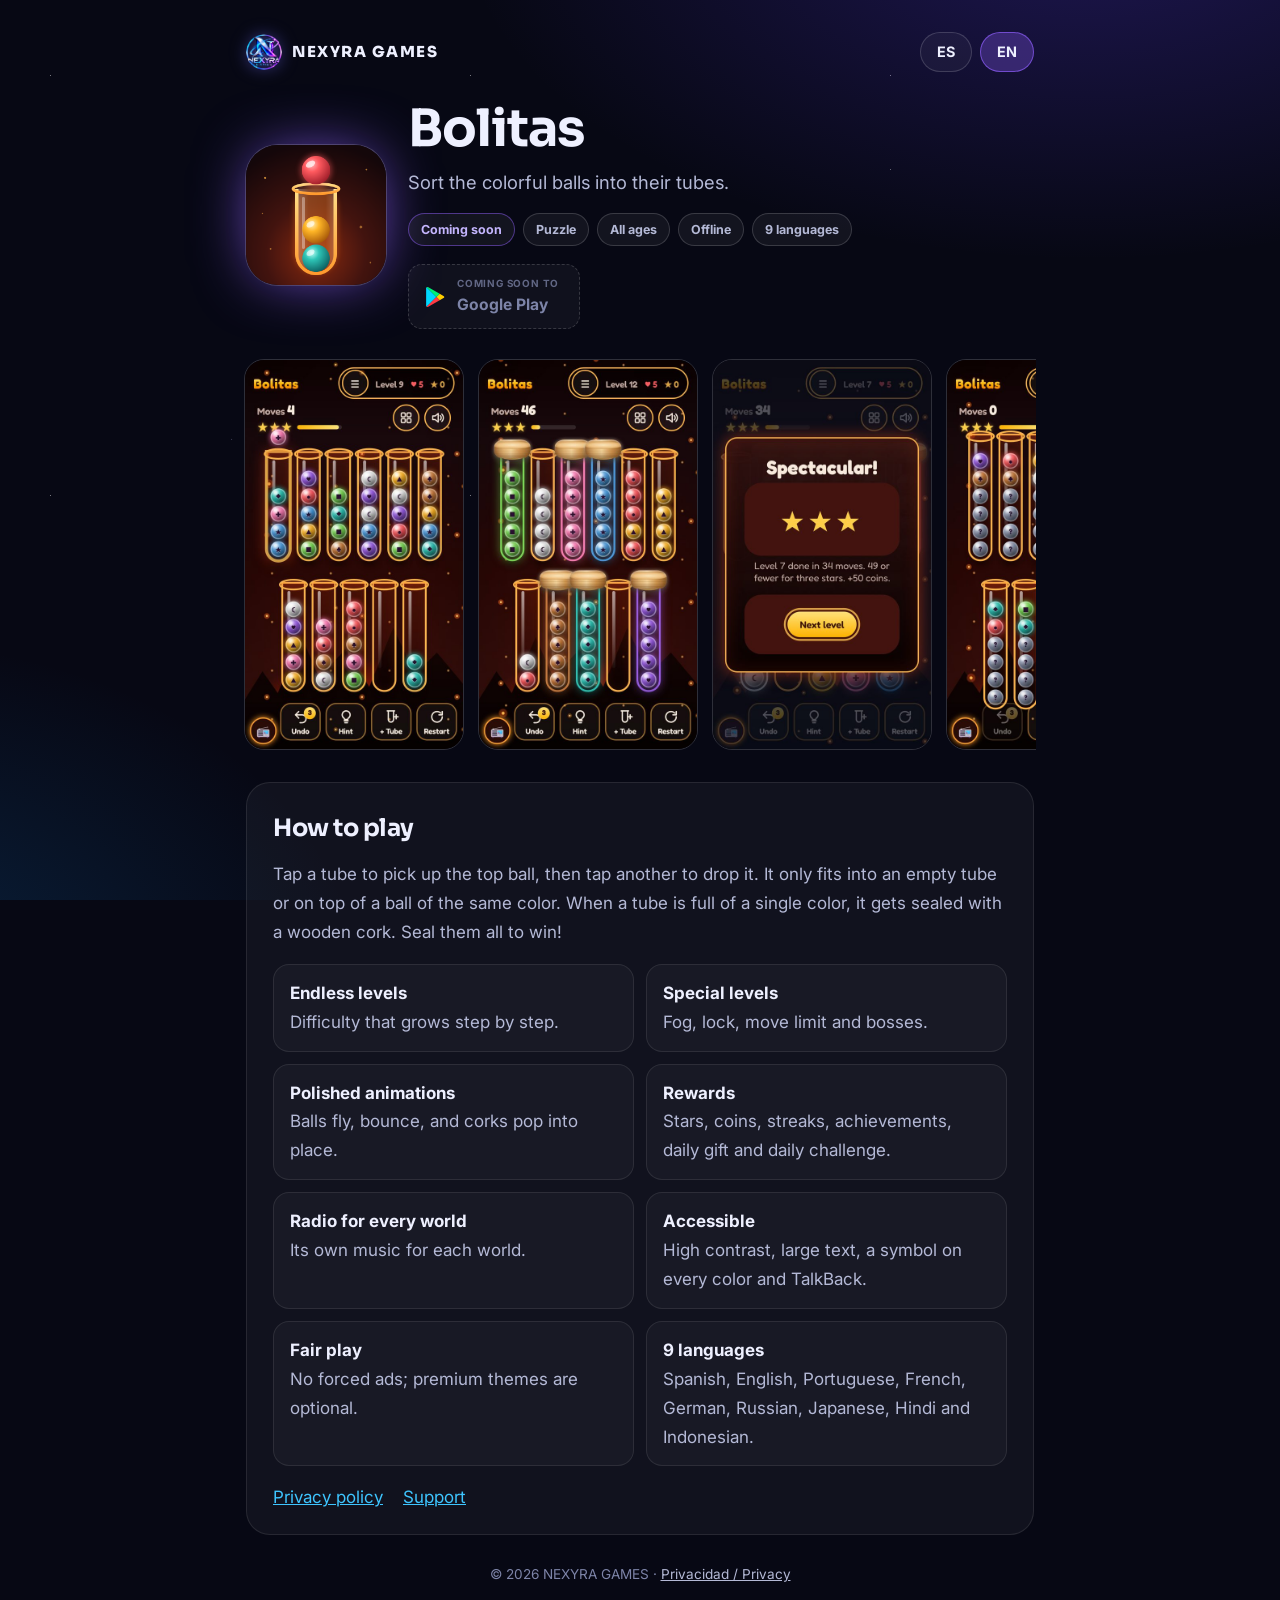
==== bolitas/index.html @ 45a03b02 "Rediseña la web para todos los públicos y añade Bolitas - Nuevo estilo oscuro y cósmico con los colo" ====
<!doctype html>
<html lang="es">
<head>
<meta charset="utf-8">
<meta name="viewport" content="width=device-width, initial-scale=1">
<title>Bolitas · Puzle de ordenar colores · NEXYRA GAMES</title>
<meta name="description" content="Bolitas: ordena las bolitas de colores en sus tubos. Puzle relajante para todas las edades, sin anuncios forzados y sin conexión. Bolitas: a relaxing color ball sort puzzle for all ages.">
<meta name="theme-color" content="#070814">
<link rel="icon" href="../assets/img/bolitas-cover.png">
<meta property="og:title" content="Bolitas · NEXYRA GAMES">
<meta property="og:description" content="Ordena las bolitas de colores en sus tubos. Sort the colorful balls into their tubes.">
<meta property="og:image" content="../assets/img/bolitas-cover.png">
<link rel="preconnect" href="https://fonts.googleapis.com">
<link rel="preconnect" href="https://fonts.gstatic.com" crossorigin>
<link href="https://fonts.googleapis.com/css2?family=Inter:wght@400..800&family=Sora:wght@600..800&display=swap" rel="stylesheet">
<link rel="stylesheet" href="../css/page.css">
<script>
  // Idioma: ?lang=es|en, si no el del navegador (español si empieza por "es"; si no, inglés)
  (function () {
    var q = new URLSearchParams(location.search).get("lang");
    var l = q === "es" || q === "en" ? q : (/^es/i.test(navigator.language || "es") ? "es" : "en");
    document.documentElement.lang = l;
  })();
</script>
</head>
<body>
<main>
  <div class="topbar">
    <a class="brand" href="../"><img src="../assets/img/nexyra-emblem.png" alt="">NEXYRA GAMES</a>
    <nav class="langs" style="margin:0"><button type="button" data-set="es">ES</button><button type="button" data-set="en">EN</button></nav>
  </div>

  <div class="game-hero">
    <img class="icon" src="../assets/img/bolitas-cover.png" alt="Bolitas" width="140" height="140">
    <div>
      <h1>Bolitas</h1>
      <p class="tagline" data-l="es">Ordena las bolitas de colores en sus tubos.</p>
      <p class="tagline" data-l="en">Sort the colorful balls into their tubes.</p>
      <div class="badges">
        <span class="badge soon" data-l="es">Próximamente</span><span class="badge soon" data-l="en">Coming soon</span>
        <span class="badge" data-l="es">Puzle</span><span class="badge" data-l="en">Puzzle</span>
        <span class="badge" data-l="es">Para todas las edades</span><span class="badge" data-l="en">All ages</span>
        <span class="badge" data-l="es">Sin conexión</span><span class="badge" data-l="en">Offline</span>
        <span class="badge" data-l="es">9 idiomas</span><span class="badge" data-l="en">9 languages</span>
      </div>
      <!-- Al publicar: cambia href por el enlace de Google Play y añade la clase "live" -->
      <a class="play" aria-disabled="true">
        <svg viewBox="0 0 24 24" aria-hidden="true"><path fill="#00d7fe" d="M3.6 2.3 13.4 12l-9.8 9.7c-.3-.2-.5-.6-.5-1.1V3.4c0-.5.2-.9.5-1.1Z"/><path fill="#ffce00" d="m16.7 15.3-3.3-3.3 3.3-3.3 3.8 2.2c1 .6 1 1.6 0 2.2l-3.8 2.2Z"/><path fill="#ff3a44" d="M16.7 15.3 13.4 12l-9.8 9.7c.4.4 1 .4 1.7 0l11.4-6.4Z"/><path fill="#00f076" d="M16.7 8.7 5.3 2.3c-.7-.4-1.3-.4-1.7 0l9.8 9.7 3.3-3.3Z"/></svg>
        <span><small data-l="es">Muy pronto en</small><small data-l="en">Coming soon to</small><b>Google Play</b></span>
      </a>
    </div>
  </div>

  <div class="shots" data-l="es">
    <img src="../assets/img/bolitas/es-1-juego.jpg" alt="Partida con una bolita levantada" loading="lazy">
    <img src="../assets/img/bolitas/es-2-tapones.jpg" alt="Tubos completos sellados con tapones" loading="lazy">
    <img src="../assets/img/bolitas/es-3-victoria.jpg" alt="Victoria con tres estrellas" loading="lazy">
    <img src="../assets/img/bolitas/es-4-niebla.jpg" alt="Nivel especial con niebla" loading="lazy">
    <img src="../assets/img/bolitas/es-5-tienda.jpg" alt="Tienda de temas visuales" loading="lazy">
  </div>
  <div class="shots" data-l="en">
    <img src="../assets/img/bolitas/en-1-juego.jpg" alt="A game with a ball lifted" loading="lazy">
    <img src="../assets/img/bolitas/en-2-tapones.jpg" alt="Full tubes sealed with corks" loading="lazy">
    <img src="../assets/img/bolitas/en-3-victoria.jpg" alt="Win with three stars" loading="lazy">
    <img src="../assets/img/bolitas/en-4-niebla.jpg" alt="Special level with fog" loading="lazy">
    <img src="../assets/img/bolitas/en-5-tienda.jpg" alt="Visual themes shop" loading="lazy">
  </div>

  <section data-l="es">
    <h2 class="doc-title">Cómo se juega</h2>
    <p>Toca un tubo para coger la bolita de arriba y otro para soltarla. Solo cabe en un tubo vacío o sobre una bolita del mismo color. Cuando un tubo se llena de un solo color, se sella con un tapón de madera. ¡Sella todos para ganar!</p>
    <ul class="features">
      <li><b>Niveles infinitos</b>Dificultad que crece poco a poco.</li>
      <li><b>Niveles especiales</b>Niebla, candado, límite de movimientos y jefes.</li>
      <li><b>Animaciones cuidadas</b>Las bolitas vuelan, rebotan y los tapones encajan con un "pop".</li>
      <li><b>Recompensas</b>Estrellas, monedas, rachas, logros, premio diario y reto diario.</li>
      <li><b>Radio por mundo</b>Música propia para cada mundo.</li>
      <li><b>Accesible</b>Alto contraste, texto grande, símbolos en cada color y TalkBack.</li>
      <li><b>Juego limpio</b>Sin anuncios forzados; los temas premium son opcionales.</li>
      <li><b>9 idiomas</b>Español, inglés, portugués, francés, alemán, ruso, japonés, hindi e indonesio.</li>
    </ul>
    <div class="links"><a href="privacidad.html">Política de privacidad</a><a href="../#contacto">Soporte</a></div>
  </section>
  <section data-l="en">
    <h2 class="doc-title">How to play</h2>
    <p>Tap a tube to pick up the top ball, then tap another to drop it. It only fits into an empty tube or on top of a ball of the same color. When a tube is full of a single color, it gets sealed with a wooden cork. Seal them all to win!</p>
    <ul class="features">
      <li><b>Endless levels</b>Difficulty that grows step by step.</li>
      <li><b>Special levels</b>Fog, lock, move limit and bosses.</li>
      <li><b>Polished animations</b>Balls fly, bounce, and corks pop into place.</li>
      <li><b>Rewards</b>Stars, coins, streaks, achievements, daily gift and daily challenge.</li>
      <li><b>Radio for every world</b>Its own music for each world.</li>
      <li><b>Accessible</b>High contrast, large text, a symbol on every color and TalkBack.</li>
      <li><b>Fair play</b>No forced ads; premium themes are optional.</li>
      <li><b>9 languages</b>Spanish, English, Portuguese, French, German, Russian, Japanese, Hindi and Indonesian.</li>
    </ul>
    <div class="links"><a href="privacidad.html#en">Privacy policy</a><a href="../?lang=en#contacto">Support</a></div>
  </section>

  <footer>© 2026 NEXYRA GAMES · <a href="../privacidad/">Privacidad / Privacy</a></footer>
</main>
<script>
  document.querySelectorAll("[data-set]").forEach(function (b) {
    var sync = function () { document.querySelectorAll("[data-set]").forEach(function (x) { x.classList.toggle("on", x.dataset.set === document.documentElement.lang); }); };
    b.addEventListener("click", function () { document.documentElement.lang = b.dataset.set; history.replaceState(null, "", "?lang=" + b.dataset.set); sync(); });
    sync();
  });
</script>
</body>
</html>
---- css/page.css ----
/* ==========================================================================
   NEXYRA GAMES · Páginas interiores (fichas de juego y políticas de privacidad)
   Mismo estilo que la portada (css/styles.css), en una hoja ligera sin animaciones.
   ========================================================================== */
:root {
  --bg: #070814; --card: rgba(255, 255, 255, 0.045); --card-solid: #11142a;
  --ink: #eef0ff; --ink-2: #b4b9d6; --ink-3: #7d84a8;
  --line: rgba(255, 255, 255, 0.09); --line-2: rgba(255, 255, 255, 0.16);
  --cyan: #3ec5ff; --violet: #8b5cf6; --magenta: #e04ff2;
  --grad: linear-gradient(100deg, #3ec5ff 0%, #6f6bff 45%, #b65cf6 72%, #e04ff2 100%);
  color-scheme: dark;
}
* { box-sizing: border-box; }
html { background: var(--bg); }
body {
  margin: 0; color: var(--ink); background: var(--bg);
  background-image:
    radial-gradient(900px 500px at 85% -10%, rgba(91, 61, 245, 0.28), transparent 70%),
    radial-gradient(700px 500px at -10% 110%, rgba(18, 127, 214, 0.22), transparent 70%),
    radial-gradient(1px 1px at 12% 18%, rgba(255, 255, 255, 0.6), transparent 60%),
    radial-gradient(1px 1px at 68% 32%, rgba(255, 255, 255, 0.5), transparent 60%),
    radial-gradient(1.3px 1.3px at 38% 72%, rgba(200, 200, 255, 0.5), transparent 60%);
  background-size: auto, auto, 420px 420px, 530px 530px, 610px 610px;
  background-attachment: fixed;
  font: 17px/1.7 "Inter", "Noto Sans JP", system-ui, -apple-system, "Segoe UI", sans-serif;
  -webkit-font-smoothing: antialiased;
}
img { max-width: 100%; display: block; }
a { color: var(--cyan); }
main { max-width: 820px; margin: 0 auto; padding: 32px 16px 64px; }
h1, h2, h3 { font-family: "Sora", "Noto Sans JP", system-ui, sans-serif; letter-spacing: -0.02em; line-height: 1.15; }

/* Cabecera de página */
.topbar { display: flex; align-items: center; justify-content: space-between; gap: 12px; margin-bottom: 28px; }
.brand { display: inline-flex; align-items: center; gap: 10px; color: var(--ink); text-decoration: none; font-family: "Sora", sans-serif; font-weight: 800; letter-spacing: 0.1em; font-size: 0.95rem; }
.brand img { width: 36px; height: 36px; border-radius: 50%; filter: drop-shadow(0 0 8px rgba(111, 107, 255, 0.6)); }
header { display: flex; align-items: center; gap: 16px; margin-bottom: 8px; }
header img { width: 72px; height: 72px; border-radius: 20px; box-shadow: 0 0 0 1px var(--line-2), 0 0 40px -8px rgba(139, 92, 246, 0.8); }
h1 { font-size: clamp(1.8rem, 5vw, 2.4rem); margin: 0; }
.meta { color: var(--ink-3); font-size: 0.92rem; font-weight: 600; text-decoration: none; }
a.meta:hover { color: var(--cyan); }

.langs { margin: 18px 0 26px; display: flex; gap: 8px; flex-wrap: wrap; }
.langs a, .langs button {
  color: var(--ink); font: inherit; font-weight: 700; font-size: 0.9rem; text-decoration: none; cursor: pointer;
  background: rgba(255, 255, 255, 0.04); border: 1px solid var(--line-2); border-radius: 999px; padding: 7px 16px;
}
.langs a:hover, .langs button:hover { border-color: var(--cyan); }
.langs .on { background: rgba(139, 92, 246, 0.3); border-color: rgba(139, 92, 246, 0.7); }

section { background: var(--card); border: 1px solid var(--line); border-radius: 24px; padding: 12px 26px 22px; margin-bottom: 28px; }
h2 { font-size: 1.15rem; color: #c9c2ff; margin: 28px 0 6px; }
h2.doc-title { font-size: 1.5rem; color: var(--ink); margin-top: 20px; }
p, li { color: var(--ink-2); }
strong { color: var(--ink); }
footer { color: var(--ink-3); font-size: 0.85rem; text-align: center; }
footer a { color: var(--ink-2); }

/* Ficha de juego */
.game-hero { display: grid; gap: 22px; align-items: center; margin-bottom: 26px; }
@media (min-width: 720px) { .game-hero { grid-template-columns: auto 1fr; } }
.game-hero img.icon { width: 140px; height: 140px; border-radius: 32px; box-shadow: 0 0 0 1px var(--line-2), 0 0 60px -10px rgba(139, 92, 246, 0.9); }
.game-hero h1 { font-size: clamp(2.2rem, 7vw, 3.2rem); }
.tagline { margin: 8px 0 0; font-size: 1.15rem; color: var(--ink-2); }
.badges { display: flex; flex-wrap: wrap; gap: 8px; margin-top: 14px; }
.badge { padding: 5px 12px; border-radius: 999px; font-size: 0.78rem; font-weight: 700; background: rgba(255, 255, 255, 0.05); border: 1px solid var(--line-2); color: var(--ink-2); }
.badge.soon { color: #c4b5fd; border-color: rgba(139, 92, 246, 0.5); }
.play {
  display: inline-flex; align-items: center; gap: 10px; margin-top: 18px;
  padding: 10px 20px 10px 14px; border-radius: 14px; text-decoration: none;
  background: rgba(255, 255, 255, 0.04); color: var(--ink-3); border: 1px dashed var(--line-2);
}
.play.live { background: #fff; color: #0b0d20; border: 0; }
.play svg { width: 24px; height: 24px; }
.play small { display: block; font-size: 0.62rem; font-weight: 700; letter-spacing: 0.08em; text-transform: uppercase; opacity: 0.75; }
.play b { display: block; font-size: 0.98rem; }
.shots { display: grid; grid-auto-flow: column; grid-auto-columns: min(46%, 220px); gap: 14px; overflow-x: auto; padding: 4px 2px 14px; margin: 0 -2px 18px; scroll-snap-type: x mandatory; }
.shots img { width: 100%; border-radius: 20px; border: 1px solid var(--line-2); scroll-snap-align: start; aspect-ratio: 9 / 16; object-fit: cover; }
.features { display: grid; gap: 12px; padding: 0; list-style: none; }
@media (min-width: 640px) { .features { grid-template-columns: 1fr 1fr; } }
.features li { padding: 14px 16px; border-radius: 16px; background: rgba(255, 255, 255, 0.03); border: 1px solid var(--line); }
.features b { display: block; color: var(--ink); }
.links { display: flex; flex-wrap: wrap; gap: 10px 20px; margin-top: 8px; }
.list { display: grid; gap: 12px; padding: 0; list-style: none; }
.list li a { display: flex; align-items: center; gap: 14px; padding: 12px 14px; border-radius: 16px; background: rgba(255, 255, 255, 0.03); border: 1px solid var(--line); text-decoration: none; color: var(--ink); font-weight: 700; }
.list li a:hover { border-color: var(--cyan); }
.list img { width: 48px; height: 48px; border-radius: 14px; }
.list small { display: block; color: var(--ink-3); font-weight: 500; }
/* Contenido por idioma (fichas de juego): solo se ve el del idioma de la página */
html:not([lang="es"]) [data-l="es"], html:not([lang="en"]) [data-l="en"] { display: none !important; }
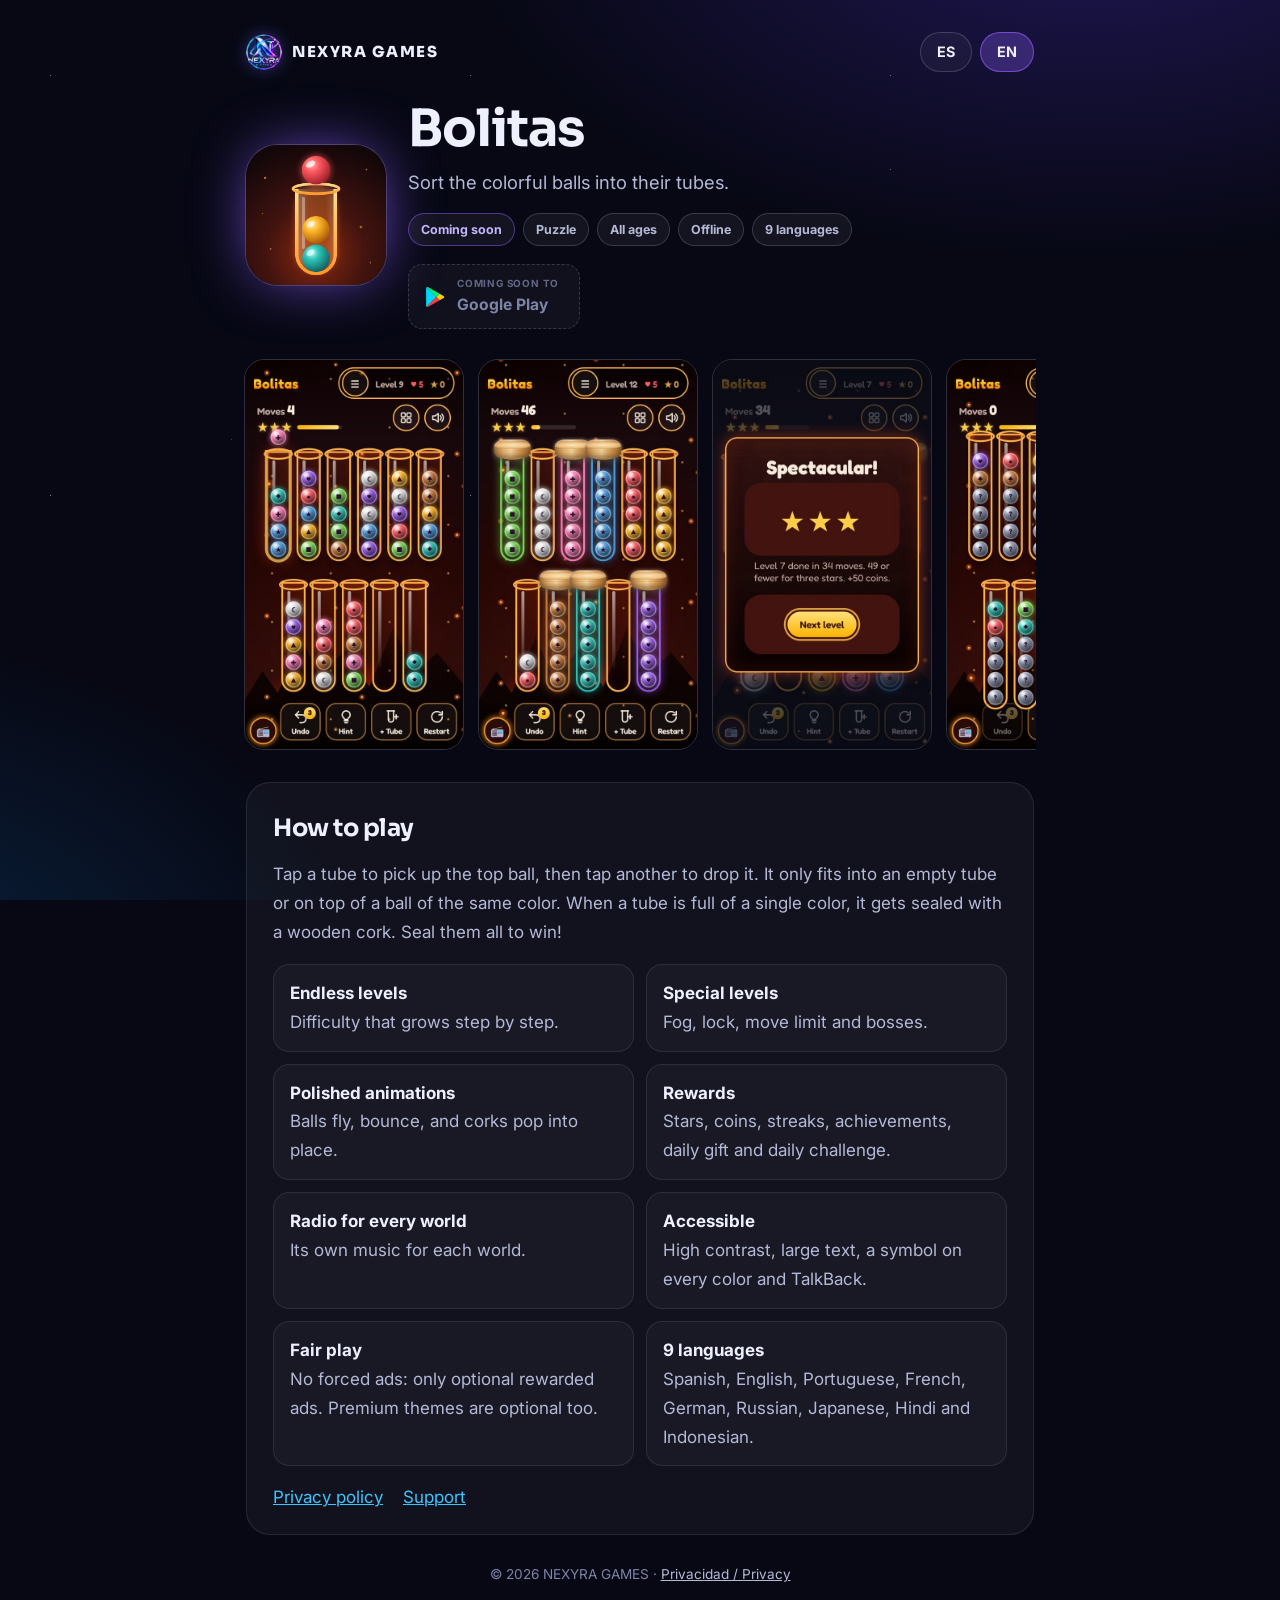
==== commit bfd5d116: "Bolitas: política de privacidad con anuncios bonificados de AdMob Co-Authored-By: Claude Opus 5.5 (1" ====
--- a/bolitas/index.html
+++ b/bolitas/index.html
@@ -76,7 +76,7 @@
       <li><b>Recompensas</b>Estrellas, monedas, rachas, logros, premio diario y reto diario.</li>
       <li><b>Radio por mundo</b>Música propia para cada mundo.</li>
       <li><b>Accesible</b>Alto contraste, texto grande, símbolos en cada color y TalkBack.</li>
-      <li><b>Juego limpio</b>Sin anuncios forzados; los temas premium son opcionales.</li>
+      <li><b>Juego limpio</b>Sin anuncios forzados: solo anuncios opcionales con recompensa. Los temas premium también son opcionales.</li>
       <li><b>9 idiomas</b>Español, inglés, portugués, francés, alemán, ruso, japonés, hindi e indonesio.</li>
     </ul>
     <div class="links"><a href="privacidad.html">Política de privacidad</a><a href="../#contacto">Soporte</a></div>
@@ -91,7 +91,7 @@
       <li><b>Rewards</b>Stars, coins, streaks, achievements, daily gift and daily challenge.</li>
       <li><b>Radio for every world</b>Its own music for each world.</li>
       <li><b>Accessible</b>High contrast, large text, a symbol on every color and TalkBack.</li>
-      <li><b>Fair play</b>No forced ads; premium themes are optional.</li>
+      <li><b>Fair play</b>No forced ads: only optional rewarded ads. Premium themes are optional too.</li>
       <li><b>9 languages</b>Spanish, English, Portuguese, French, German, Russian, Japanese, Hindi and Indonesian.</li>
     </ul>
     <div class="links"><a href="privacidad.html#en">Privacy policy</a><a href="../?lang=en#contacto">Support</a></div>
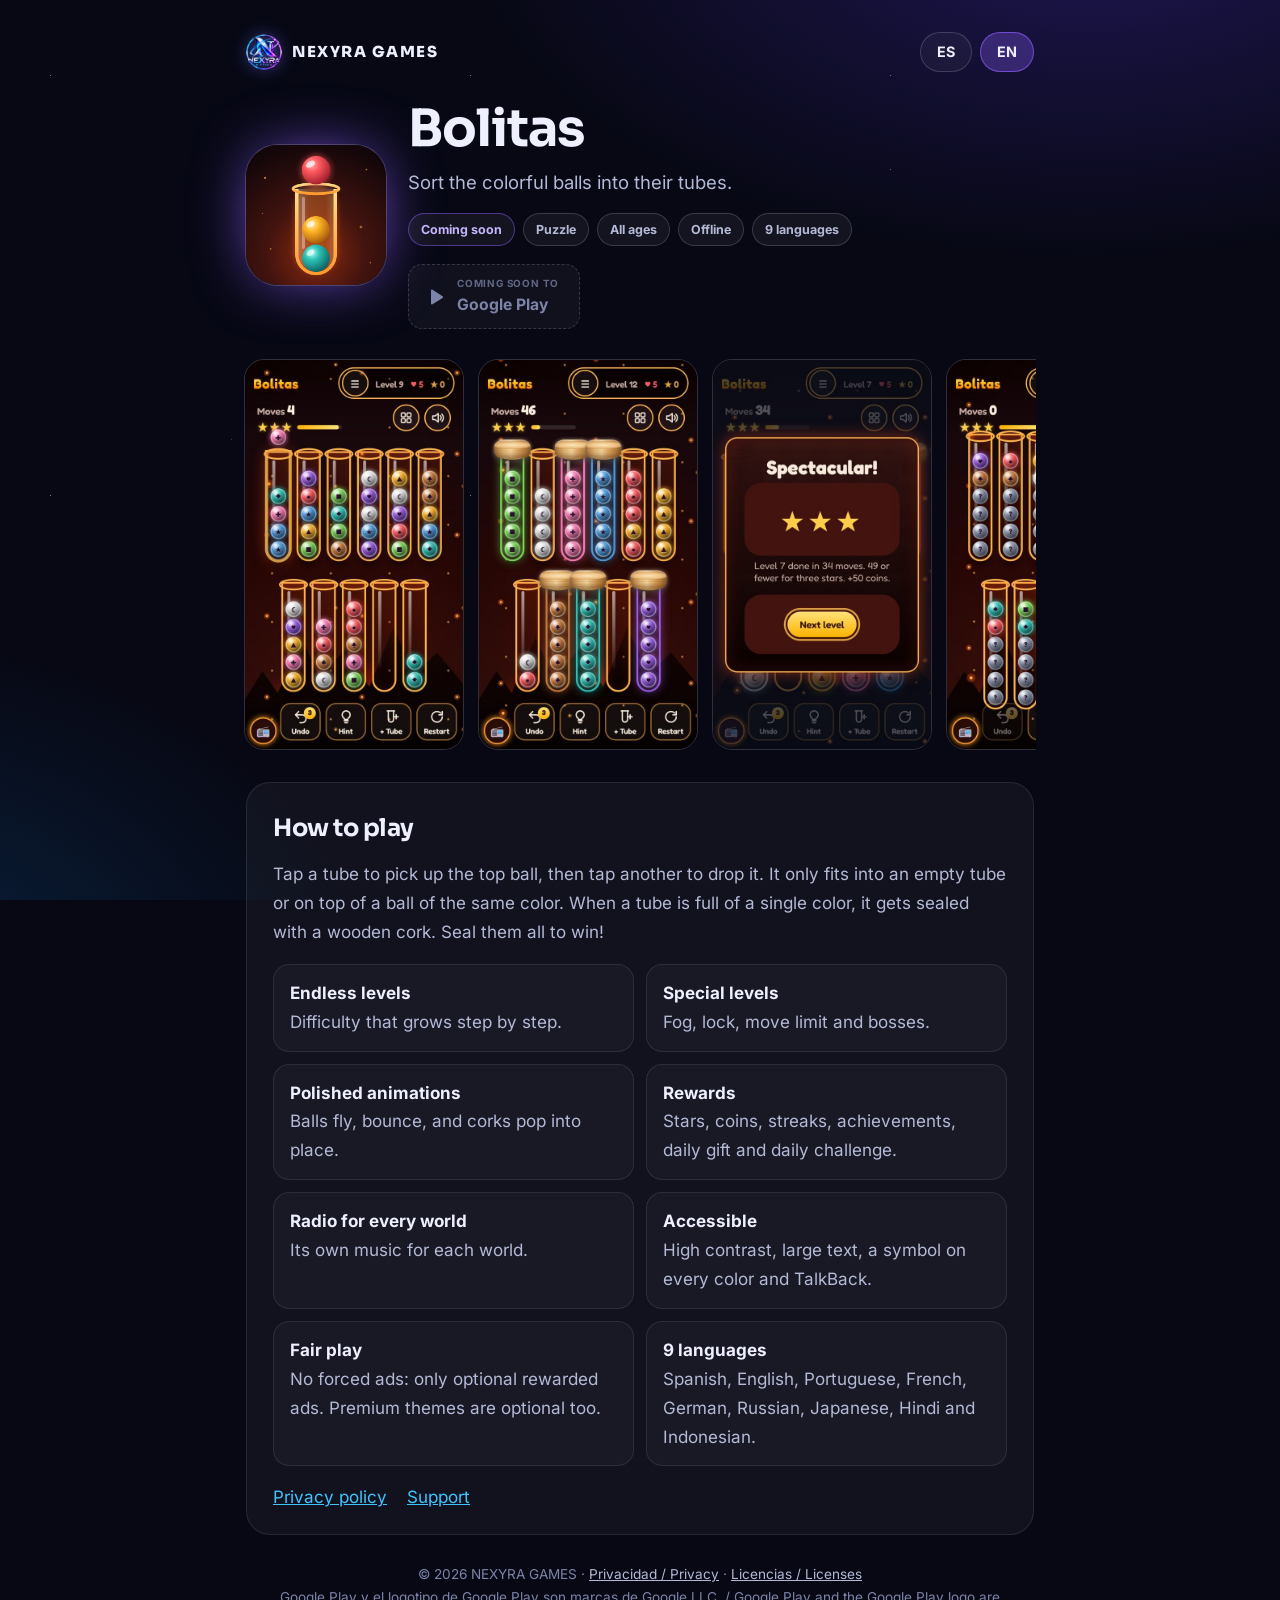
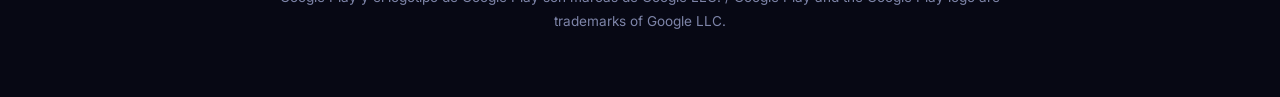
==== commit e2e6612a: "Web sin servicios de terceros y con licencias - Inter y Sora alojadas en la web (assets/fonts, con s" ====
--- a/bolitas/index.html
+++ b/bolitas/index.html
@@ -10,9 +10,7 @@
 <meta property="og:title" content="Bolitas · NEXYRA GAMES">
 <meta property="og:description" content="Ordena las bolitas de colores en sus tubos. Sort the colorful balls into their tubes.">
 <meta property="og:image" content="../assets/img/bolitas-cover.png">
-<link rel="preconnect" href="https://fonts.googleapis.com">
-<link rel="preconnect" href="https://fonts.gstatic.com" crossorigin>
-<link href="https://fonts.googleapis.com/css2?family=Inter:wght@400..800&family=Sora:wght@600..800&display=swap" rel="stylesheet">
+<link rel="stylesheet" href="../css/fonts.css">
 <link rel="stylesheet" href="../css/page.css">
 <script>
   // Idioma: ?lang=es|en, si no el del navegador (español si empieza por "es"; si no, inglés)
@@ -45,7 +43,7 @@
       </div>
       <!-- Al publicar: cambia href por el enlace de Google Play y añade la clase "live" -->
       <a class="play" aria-disabled="true">
-        <svg viewBox="0 0 24 24" aria-hidden="true"><path fill="#00d7fe" d="M3.6 2.3 13.4 12l-9.8 9.7c-.3-.2-.5-.6-.5-1.1V3.4c0-.5.2-.9.5-1.1Z"/><path fill="#ffce00" d="m16.7 15.3-3.3-3.3 3.3-3.3 3.8 2.2c1 .6 1 1.6 0 2.2l-3.8 2.2Z"/><path fill="#ff3a44" d="M16.7 15.3 13.4 12l-9.8 9.7c.4.4 1 .4 1.7 0l11.4-6.4Z"/><path fill="#00f076" d="M16.7 8.7 5.3 2.3c-.7-.4-1.3-.4-1.7 0l9.8 9.7 3.3-3.3Z"/></svg>
+        <svg viewBox="0 0 24 24" aria-hidden="true"><path fill="currentColor" d="M8 5.6v12.8c0 .8.9 1.3 1.6.9l10-6.4c.6-.4.6-1.3 0-1.7l-10-6.4C8.9 4.3 8 4.8 8 5.6Z"/></svg>
         <span><small data-l="es">Muy pronto en</small><small data-l="en">Coming soon to</small><b>Google Play</b></span>
       </a>
     </div>
@@ -97,7 +95,7 @@
     <div class="links"><a href="privacidad.html#en">Privacy policy</a><a href="../?lang=en#contacto">Support</a></div>
   </section>
 
-  <footer>© 2026 NEXYRA GAMES · <a href="../privacidad/">Privacidad / Privacy</a></footer>
+  <footer>© 2026 NEXYRA GAMES · <a href="../privacidad/">Privacidad / Privacy</a> · <a href="../licencias/">Licencias / Licenses</a><br>Google Play y el logotipo de Google Play son marcas de Google LLC. / Google Play and the Google Play logo are trademarks of Google LLC.</footer>
 </main>
 <script>
   document.querySelectorAll("[data-set]").forEach(function (b) {
--- a/css/fonts.css
+++ b/css/fonts.css
@@ -0,0 +1,38 @@
+/* Fuentes alojadas en la propia web (Inter y Sora, licencia SIL OFL 1.1): asi la web no envia la IP
+   de los visitantes a Google Fonts. Licencias en assets/fonts/OFL-*.txt */
+/* Inter latin-ext */
+@font-face {
+  font-family: 'Inter';
+  font-style: normal;
+  font-weight: 400 800;
+  font-display: swap;
+  src: url(../assets/fonts/inter-latin-ext.woff2) format('woff2');
+  unicode-range: U+0100-02BA, U+02BD-02C5, U+02C7-02CC, U+02CE-02D7, U+02DD-02FF, U+0304, U+0308, U+0329, U+1D00-1DBF, U+1E00-1E9F, U+1EF2-1EFF, U+2020, U+20A0-20AB, U+20AD-20C4, U+2113, U+2C60-2C7F, U+A720-A7FF;
+}
+/* Inter latin */
+@font-face {
+  font-family: 'Inter';
+  font-style: normal;
+  font-weight: 400 800;
+  font-display: swap;
+  src: url(../assets/fonts/inter-latin.woff2) format('woff2');
+  unicode-range: U+0000-00FF, U+0131, U+0152-0153, U+02BB-02BC, U+02C6, U+02DA, U+02DC, U+0304, U+0308, U+0329, U+2000-206F, U+20AC, U+2122, U+2191, U+2193, U+2212, U+2215, U+FEFF, U+FFFD;
+}
+/* Sora latin-ext */
+@font-face {
+  font-family: 'Sora';
+  font-style: normal;
+  font-weight: 500 800;
+  font-display: swap;
+  src: url(../assets/fonts/sora-latin-ext.woff2) format('woff2');
+  unicode-range: U+0100-02BA, U+02BD-02C5, U+02C7-02CC, U+02CE-02D7, U+02DD-02FF, U+0304, U+0308, U+0329, U+1D00-1DBF, U+1E00-1E9F, U+1EF2-1EFF, U+2020, U+20A0-20AB, U+20AD-20C4, U+2113, U+2C60-2C7F, U+A720-A7FF;
+}
+/* Sora latin */
+@font-face {
+  font-family: 'Sora';
+  font-style: normal;
+  font-weight: 500 800;
+  font-display: swap;
+  src: url(../assets/fonts/sora-latin.woff2) format('woff2');
+  unicode-range: U+0000-00FF, U+0131, U+0152-0153, U+02BB-02BC, U+02C6, U+02DA, U+02DC, U+0304, U+0308, U+0329, U+2000-206F, U+20AC, U+2122, U+2191, U+2193, U+2212, U+2215, U+FEFF, U+FFFD;
+}
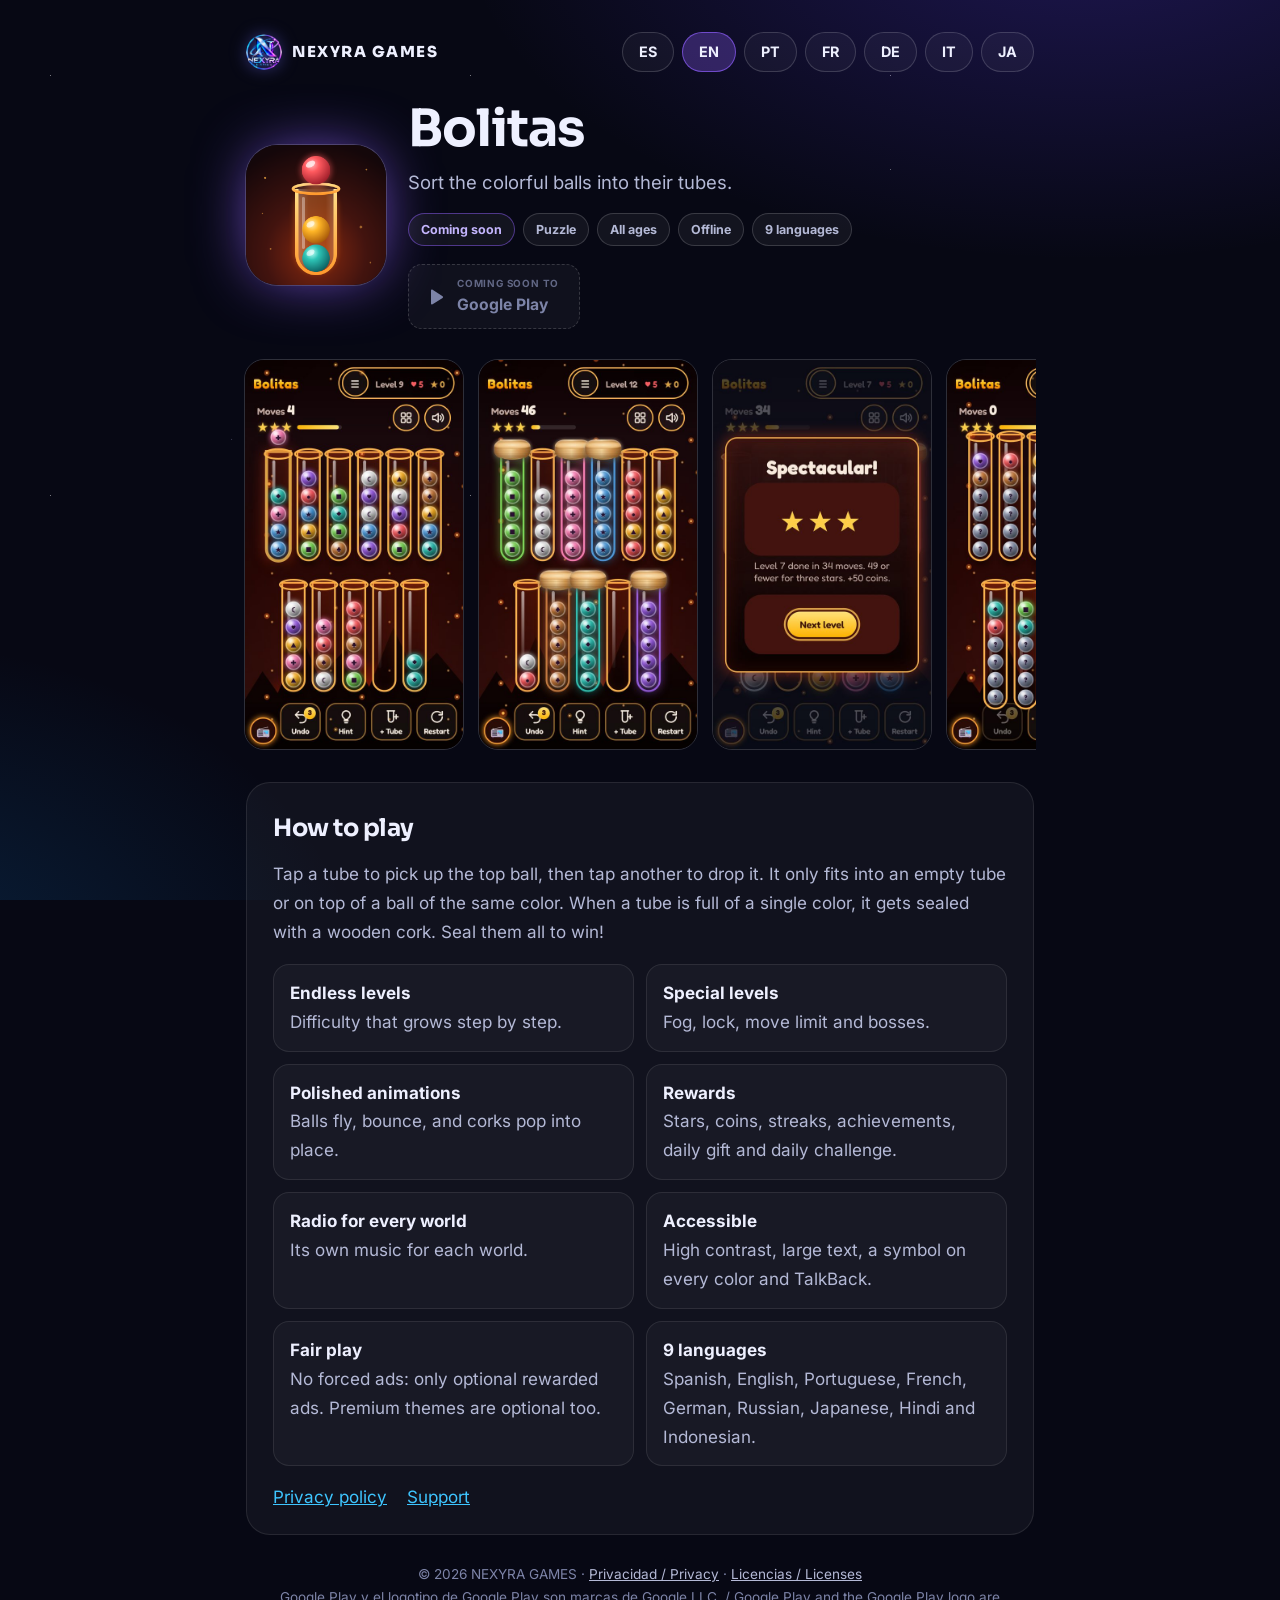
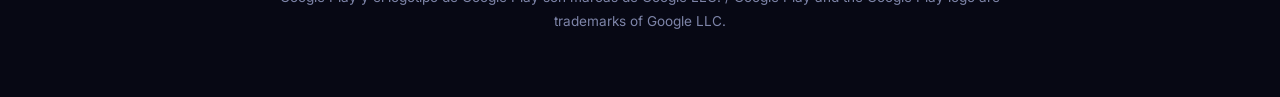
==== commit c210c4cf: "Fichas de juego en los 7 idiomas de la web - Bolitas, NEXYRA Sudoku, PetMath y Pintipop: portugués, " ====
--- a/bolitas/index.html
+++ b/bolitas/index.html
@@ -12,20 +12,13 @@
 <meta property="og:image" content="../assets/img/bolitas-cover.png">
 <link rel="stylesheet" href="../css/fonts.css">
 <link rel="stylesheet" href="../css/page.css">
-<script>
-  // Idioma: ?lang=es|en, si no el del navegador (español si empieza por "es"; si no, inglés)
-  (function () {
-    var q = new URLSearchParams(location.search).get("lang");
-    var l = q === "es" || q === "en" ? q : (/^es/i.test(navigator.language || "es") ? "es" : "en");
-    document.documentElement.lang = l;
-  })();
-</script>
+<script src="../js/page-lang.js"></script>
 </head>
 <body>
 <main>
   <div class="topbar">
     <a class="brand" href="../"><img src="../assets/img/nexyra-emblem.png" alt="">NEXYRA GAMES</a>
-    <nav class="langs" style="margin:0"><button type="button" data-set="es">ES</button><button type="button" data-set="en">EN</button></nav>
+    <nav class="langs" data-langs style="margin:0" aria-label="Idioma / Language"></nav>
   </div>
 
   <div class="game-hero">
@@ -34,17 +27,22 @@
       <h1>Bolitas</h1>
       <p class="tagline" data-l="es">Ordena las bolitas de colores en sus tubos.</p>
       <p class="tagline" data-l="en">Sort the colorful balls into their tubes.</p>
+      <p class="tagline" data-l="pt">Organize as bolinhas coloridas nos seus tubos.</p>
+      <p class="tagline" data-l="fr">Range les billes de couleur dans leurs tubes.</p>
+      <p class="tagline" data-l="de">Sortiere die bunten Kugeln in ihre Röhren.</p>
+      <p class="tagline" data-l="it">Metti in ordine le palline colorate nei loro tubi.</p>
+      <p class="tagline" data-l="ja">カラフルなボールを試験管に仕分けよう。</p>
       <div class="badges">
-        <span class="badge soon" data-l="es">Próximamente</span><span class="badge soon" data-l="en">Coming soon</span>
-        <span class="badge" data-l="es">Puzle</span><span class="badge" data-l="en">Puzzle</span>
-        <span class="badge" data-l="es">Para todas las edades</span><span class="badge" data-l="en">All ages</span>
-        <span class="badge" data-l="es">Sin conexión</span><span class="badge" data-l="en">Offline</span>
-        <span class="badge" data-l="es">9 idiomas</span><span class="badge" data-l="en">9 languages</span>
+        <span class="badge soon" data-l="es">Próximamente</span><span class="badge soon" data-l="en">Coming soon</span><span class="badge soon" data-l="pt">Em breve</span><span class="badge soon" data-l="fr">Bientôt</span><span class="badge soon" data-l="de">Demnächst</span><span class="badge soon" data-l="it">Prossimamente</span><span class="badge soon" data-l="ja">近日公開</span>
+        <span class="badge" data-l="es">Puzle</span><span class="badge" data-l="en">Puzzle</span><span class="badge" data-l="pt">Quebra-cabeça</span><span class="badge" data-l="fr">Puzzle</span><span class="badge" data-l="de">Puzzle</span><span class="badge" data-l="it">Puzzle</span><span class="badge" data-l="ja">パズル</span>
+        <span class="badge" data-l="es">Para todas las edades</span><span class="badge" data-l="en">All ages</span><span class="badge" data-l="pt">Para todas as idades</span><span class="badge" data-l="fr">Pour tous les âges</span><span class="badge" data-l="de">Für alle Altersgruppen</span><span class="badge" data-l="it">Per tutte le età</span><span class="badge" data-l="ja">全年齢向け</span>
+        <span class="badge" data-l="es">Sin conexión</span><span class="badge" data-l="en">Offline</span><span class="badge" data-l="pt">Offline</span><span class="badge" data-l="fr">Hors ligne</span><span class="badge" data-l="de">Offline</span><span class="badge" data-l="it">Offline</span><span class="badge" data-l="ja">オフライン</span>
+        <span class="badge" data-l="es">9 idiomas</span><span class="badge" data-l="en">9 languages</span><span class="badge" data-l="pt">9 idiomas</span><span class="badge" data-l="fr">9 langues</span><span class="badge" data-l="de">9 Sprachen</span><span class="badge" data-l="it">9 lingue</span><span class="badge" data-l="ja">9言語</span>
       </div>
       <!-- Al publicar: cambia href por el enlace de Google Play y añade la clase "live" -->
       <a class="play" aria-disabled="true">
         <svg viewBox="0 0 24 24" aria-hidden="true"><path fill="currentColor" d="M8 5.6v12.8c0 .8.9 1.3 1.6.9l10-6.4c.6-.4.6-1.3 0-1.7l-10-6.4C8.9 4.3 8 4.8 8 5.6Z"/></svg>
-        <span><small data-l="es">Muy pronto en</small><small data-l="en">Coming soon to</small><b>Google Play</b></span>
+        <span><small data-l="es">Muy pronto en</small><small data-l="en">Coming soon to</small><small data-l="pt">Em breve no</small><small data-l="fr">Bientôt sur</small><small data-l="de">Demnächst bei</small><small data-l="it">Presto su</small><small data-l="ja">近日公開</small><b>Google Play</b></span>
       </a>
     </div>
   </div>
@@ -57,6 +55,41 @@
     <img src="../assets/img/bolitas/es-5-tienda.jpg" alt="Tienda de temas visuales" loading="lazy">
   </div>
   <div class="shots" data-l="en">
+    <img src="../assets/img/bolitas/en-1-juego.jpg" alt="A game with a ball lifted" loading="lazy">
+    <img src="../assets/img/bolitas/en-2-tapones.jpg" alt="Full tubes sealed with corks" loading="lazy">
+    <img src="../assets/img/bolitas/en-3-victoria.jpg" alt="Win with three stars" loading="lazy">
+    <img src="../assets/img/bolitas/en-4-niebla.jpg" alt="Special level with fog" loading="lazy">
+    <img src="../assets/img/bolitas/en-5-tienda.jpg" alt="Visual themes shop" loading="lazy">
+  </div>
+  <div class="shots" data-l="pt">
+    <img src="../assets/img/bolitas/en-1-juego.jpg" alt="A game with a ball lifted" loading="lazy">
+    <img src="../assets/img/bolitas/en-2-tapones.jpg" alt="Full tubes sealed with corks" loading="lazy">
+    <img src="../assets/img/bolitas/en-3-victoria.jpg" alt="Win with three stars" loading="lazy">
+    <img src="../assets/img/bolitas/en-4-niebla.jpg" alt="Special level with fog" loading="lazy">
+    <img src="../assets/img/bolitas/en-5-tienda.jpg" alt="Visual themes shop" loading="lazy">
+  </div>
+  <div class="shots" data-l="fr">
+    <img src="../assets/img/bolitas/en-1-juego.jpg" alt="A game with a ball lifted" loading="lazy">
+    <img src="../assets/img/bolitas/en-2-tapones.jpg" alt="Full tubes sealed with corks" loading="lazy">
+    <img src="../assets/img/bolitas/en-3-victoria.jpg" alt="Win with three stars" loading="lazy">
+    <img src="../assets/img/bolitas/en-4-niebla.jpg" alt="Special level with fog" loading="lazy">
+    <img src="../assets/img/bolitas/en-5-tienda.jpg" alt="Visual themes shop" loading="lazy">
+  </div>
+  <div class="shots" data-l="de">
+    <img src="../assets/img/bolitas/en-1-juego.jpg" alt="A game with a ball lifted" loading="lazy">
+    <img src="../assets/img/bolitas/en-2-tapones.jpg" alt="Full tubes sealed with corks" loading="lazy">
+    <img src="../assets/img/bolitas/en-3-victoria.jpg" alt="Win with three stars" loading="lazy">
+    <img src="../assets/img/bolitas/en-4-niebla.jpg" alt="Special level with fog" loading="lazy">
+    <img src="../assets/img/bolitas/en-5-tienda.jpg" alt="Visual themes shop" loading="lazy">
+  </div>
+  <div class="shots" data-l="it">
+    <img src="../assets/img/bolitas/en-1-juego.jpg" alt="A game with a ball lifted" loading="lazy">
+    <img src="../assets/img/bolitas/en-2-tapones.jpg" alt="Full tubes sealed with corks" loading="lazy">
+    <img src="../assets/img/bolitas/en-3-victoria.jpg" alt="Win with three stars" loading="lazy">
+    <img src="../assets/img/bolitas/en-4-niebla.jpg" alt="Special level with fog" loading="lazy">
+    <img src="../assets/img/bolitas/en-5-tienda.jpg" alt="Visual themes shop" loading="lazy">
+  </div>
+  <div class="shots" data-l="ja">
     <img src="../assets/img/bolitas/en-1-juego.jpg" alt="A game with a ball lifted" loading="lazy">
     <img src="../assets/img/bolitas/en-2-tapones.jpg" alt="Full tubes sealed with corks" loading="lazy">
     <img src="../assets/img/bolitas/en-3-victoria.jpg" alt="Win with three stars" loading="lazy">
@@ -94,15 +127,83 @@
     </ul>
     <div class="links"><a href="privacidad.html#en">Privacy policy</a><a href="../?lang=en#contacto">Support</a></div>
   </section>
+  <section data-l="pt">
+    <h2 class="doc-title">Como jogar</h2>
+    <p>Toque em um tubo para pegar a bolinha de cima e em outro para soltá-la. Ela só cabe em um tubo vazio ou sobre uma bolinha da mesma cor. Quando um tubo fica cheio de uma só cor, ele é fechado com uma rolha de madeira. Feche todos para vencer!</p>
+    <ul class="features">
+      <li><b>Níveis infinitos</b>Dificuldade que cresce aos poucos.</li>
+      <li><b>Níveis especiais</b>Névoa, cadeado, limite de movimentos e chefes.</li>
+      <li><b>Animações caprichadas</b>As bolinhas voam, quicam e as rolhas encaixam com um "pop".</li>
+      <li><b>Recompensas</b>Estrelas, moedas, sequências, conquistas, prêmio diário e desafio diário.</li>
+      <li><b>Rádio por mundo</b>Música própria para cada mundo.</li>
+      <li><b>Acessível</b>Alto contraste, texto grande, símbolos em cada cor e TalkBack.</li>
+      <li><b>Jogo limpo</b>Sem anúncios forçados: só anúncios opcionais com recompensa. Os temas premium também são opcionais.</li>
+      <li><b>9 idiomas</b>Espanhol, inglês, português, francês, alemão, russo, japonês, hindi e indonésio.</li>
+    </ul>
+    <div class="links"><a href="privacidad.html#en">Política de privacidade</a><a href="../#contacto">Suporte</a></div>
+  </section>
+  <section data-l="fr">
+    <h2 class="doc-title">Comment jouer</h2>
+    <p>Touche un tube pour prendre la bille du dessus, puis un autre pour la poser. Elle ne va que dans un tube vide ou sur une bille de la même couleur. Quand un tube est rempli d'une seule couleur, il est fermé par un bouchon en bois. Ferme-les tous pour gagner !</p>
+    <ul class="features">
+      <li><b>Niveaux infinis</b>Une difficulté qui augmente petit à petit.</li>
+      <li><b>Niveaux spéciaux</b>Brouillard, cadenas, coups limités et boss.</li>
+      <li><b>Animations soignées</b>Les billes volent, rebondissent et les bouchons se ferment avec un « pop ».</li>
+      <li><b>Récompenses</b>Étoiles, pièces, séries, succès, cadeau quotidien et défi du jour.</li>
+      <li><b>Une radio par monde</b>Une musique pour chaque monde.</li>
+      <li><b>Accessible</b>Contraste élevé, grand texte, symboles sur chaque couleur et TalkBack.</li>
+      <li><b>Jeu honnête</b>Pas de publicités forcées : seulement des publicités récompensées facultatives. Les thèmes premium sont aussi facultatifs.</li>
+      <li><b>9 langues</b>Espagnol, anglais, portugais, français, allemand, russe, japonais, hindi et indonésien.</li>
+    </ul>
+    <div class="links"><a href="privacidad.html#en">Politique de confidentialité</a><a href="../#contacto">Assistance</a></div>
+  </section>
+  <section data-l="de">
+    <h2 class="doc-title">So wird gespielt</h2>
+    <p>Tippe auf eine Röhre, um die oberste Kugel zu nehmen, und auf eine andere, um sie abzulegen. Sie passt nur in eine leere Röhre oder auf eine Kugel derselben Farbe. Ist eine Röhre mit nur einer Farbe gefüllt, wird sie mit einem Holzkorken verschlossen. Verschließe alle, um zu gewinnen!</p>
+    <ul class="features">
+      <li><b>Endlose Level</b>Die Schwierigkeit steigt nach und nach.</li>
+      <li><b>Spezial-Level</b>Nebel, Schloss, Zuglimit und Bosse.</li>
+      <li><b>Liebevolle Animationen</b>Die Kugeln fliegen, hüpfen und die Korken schließen mit einem „Plopp“.</li>
+      <li><b>Belohnungen</b>Sterne, Münzen, Serien, Erfolge, tägliches Geschenk und tägliche Herausforderung.</li>
+      <li><b>Radio für jede Welt</b>Eigene Musik für jede Welt.</li>
+      <li><b>Barrierearm</b>Hoher Kontrast, große Schrift, Symbole auf jeder Farbe und TalkBack.</li>
+      <li><b>Faires Spiel</b>Keine erzwungene Werbung: nur freiwillige Werbung mit Belohnung. Premium-Themen sind ebenfalls optional.</li>
+      <li><b>9 Sprachen</b>Spanisch, Englisch, Portugiesisch, Französisch, Deutsch, Russisch, Japanisch, Hindi und Indonesisch.</li>
+    </ul>
+    <div class="links"><a href="privacidad.html#en">Datenschutzerklärung</a><a href="../#contacto">Support</a></div>
+  </section>
+  <section data-l="it">
+    <h2 class="doc-title">Come si gioca</h2>
+    <p>Tocca un tubo per prendere la pallina in cima e un altro per lasciarla. Entra solo in un tubo vuoto o sopra una pallina dello stesso colore. Quando un tubo è pieno di un solo colore, si chiude con un tappo di legno. Chiudili tutti per vincere!</p>
+    <ul class="features">
+      <li><b>Livelli infiniti</b>Difficoltà che cresce poco a poco.</li>
+      <li><b>Livelli speciali</b>Nebbia, lucchetto, mosse limitate e boss.</li>
+      <li><b>Animazioni curate</b>Le palline volano, rimbalzano e i tappi si chiudono con un "pop".</li>
+      <li><b>Ricompense</b>Stelle, monete, serie, obiettivi, premio giornaliero e sfida quotidiana.</li>
+      <li><b>Una radio per mondo</b>Musica dedicata per ogni mondo.</li>
+      <li><b>Accessibile</b>Alto contrasto, testo grande, simboli su ogni colore e TalkBack.</li>
+      <li><b>Gioco leale</b>Nessuna pubblicità forzata: solo annunci facoltativi con premio. Anche i temi premium sono facoltativi.</li>
+      <li><b>9 lingue</b>Spagnolo, inglese, portoghese, francese, tedesco, russo, giapponese, hindi e indonesiano.</li>
+    </ul>
+    <div class="links"><a href="privacidad.html#en">Informativa sulla privacy</a><a href="../#contacto">Assistenza</a></div>
+  </section>
+  <section data-l="ja">
+    <h2 class="doc-title">遊び方</h2>
+    <p>試験管をタップすると一番上のボールを持ち上げ、別の試験管をタップすると置けます。置けるのは空の試験管か、同じ色のボールの上だけ。1色でいっぱいになった試験管は木のコルクで封をされます。すべて封をしたらクリア！</p>
+    <ul class="features">
+      <li><b>無限のレベル</b>少しずつ難しくなります。</li>
+      <li><b>特別なレベル</b>霧、カギ、手数制限、ボス。</li>
+      <li><b>こだわりのアニメーション</b>ボールが飛んで弾み、コルクが「ポン」とはまります。</li>
+      <li><b>ごほうび</b>スター、コイン、連続記録、実績、デイリーギフト、デイリーチャレンジ。</li>
+      <li><b>ワールドごとのラジオ</b>ワールドごとにオリジナル音楽。</li>
+      <li><b>アクセシビリティ</b>高コントラスト、大きな文字、色ごとの記号、TalkBack対応。</li>
+      <li><b>フェアプレイ</b>強制広告なし：報酬付きの任意広告のみ。プレミアムテーマも任意です。</li>
+      <li><b>9言語</b>スペイン語、英語、ポルトガル語、フランス語、ドイツ語、ロシア語、日本語、ヒンディー語、インドネシア語。</li>
+    </ul>
+    <div class="links"><a href="privacidad.html#en">プライバシーポリシー</a><a href="../#contacto">サポート</a></div>
+  </section>
 
   <footer>© 2026 NEXYRA GAMES · <a href="../privacidad/">Privacidad / Privacy</a> · <a href="../licencias/">Licencias / Licenses</a><br>Google Play y el logotipo de Google Play son marcas de Google LLC. / Google Play and the Google Play logo are trademarks of Google LLC.</footer>
 </main>
-<script>
-  document.querySelectorAll("[data-set]").forEach(function (b) {
-    var sync = function () { document.querySelectorAll("[data-set]").forEach(function (x) { x.classList.toggle("on", x.dataset.set === document.documentElement.lang); }); };
-    b.addEventListener("click", function () { document.documentElement.lang = b.dataset.set; history.replaceState(null, "", "?lang=" + b.dataset.set); sync(); });
-    sync();
-  });
-</script>
 </body>
 </html>
--- a/css/page.css
+++ b/css/page.css
@@ -87,4 +87,10 @@
 .list img { width: 48px; height: 48px; border-radius: 14px; }
 .list small { display: block; color: var(--ink-3); font-weight: 500; }
 /* Contenido por idioma (fichas de juego): solo se ve el del idioma de la página */
-html:not([lang="es"]) [data-l="es"], html:not([lang="en"]) [data-l="en"] { display: none !important; }
+html:not([lang="es"]) [data-l="es"],
+html:not([lang="en"]) [data-l="en"],
+html:not([lang="pt"]) [data-l="pt"],
+html:not([lang="fr"]) [data-l="fr"],
+html:not([lang="de"]) [data-l="de"],
+html:not([lang="it"]) [data-l="it"],
+html:not([lang="ja"]) [data-l="ja"] { display: none !important; }
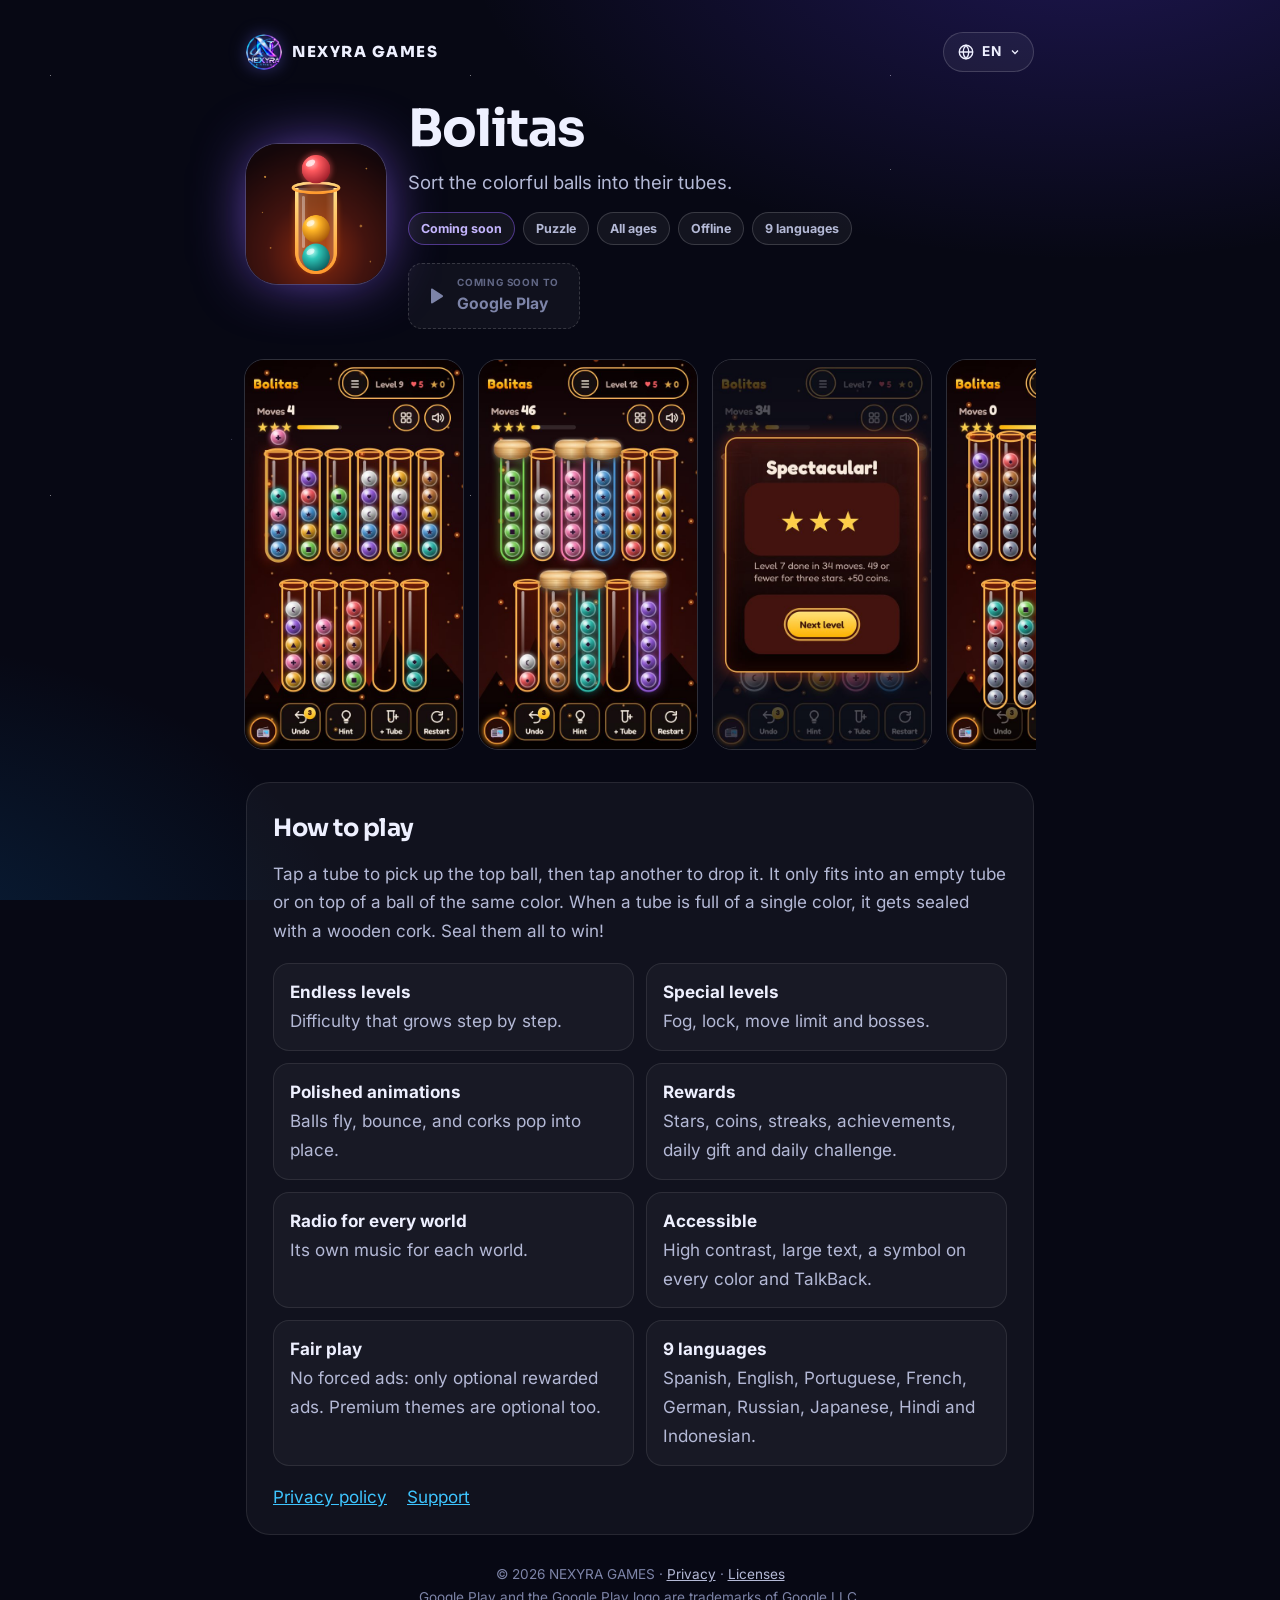
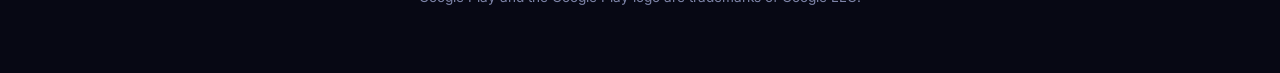
==== commit 4aa58437: "Fichas de juego: arreglos del cambio de idioma - Selector desplegable (globo + código) en lugar de 7" ====
--- a/bolitas/index.html
+++ b/bolitas/index.html
@@ -1,5 +1,5 @@
 <!doctype html>
-<html lang="es">
+<html lang="es" data-titles='{"es": "Bolitas · Puzle de ordenar colores · NEXYRA GAMES", "en": "Bolitas · Color ball sort puzzle · NEXYRA GAMES", "pt": "Bolitas · Quebra-cabeça de ordenar cores · NEXYRA GAMES", "fr": "Bolitas · Puzzle de tri de couleurs · NEXYRA GAMES", "de": "Bolitas · Farben-Sortierpuzzle · NEXYRA GAMES", "it": "Bolitas · Puzzle per ordinare i colori · NEXYRA GAMES", "ja": "Bolitas · 色分けパズル · NEXYRA GAMES"}'>
 <head>
 <meta charset="utf-8">
 <meta name="viewport" content="width=device-width, initial-scale=1">
@@ -10,15 +10,15 @@
 <meta property="og:title" content="Bolitas · NEXYRA GAMES">
 <meta property="og:description" content="Ordena las bolitas de colores en sus tubos. Sort the colorful balls into their tubes.">
 <meta property="og:image" content="../assets/img/bolitas-cover.png">
-<link rel="stylesheet" href="../css/fonts.css">
-<link rel="stylesheet" href="../css/page.css">
-<script src="../js/page-lang.js"></script>
+<link rel="stylesheet" href="../css/fonts.css?v=8">
+<link rel="stylesheet" href="../css/page.css?v=8">
+<script src="../js/page-lang.js?v=8"></script>
 </head>
 <body>
 <main>
   <div class="topbar">
     <a class="brand" href="../"><img src="../assets/img/nexyra-emblem.png" alt="">NEXYRA GAMES</a>
-    <nav class="langs" data-langs style="margin:0" aria-label="Idioma / Language"></nav>
+    <div class="lang-pick" data-langs></div>
   </div>
 
   <div class="game-hero">
@@ -203,7 +203,7 @@
     <div class="links"><a href="privacidad.html#en">プライバシーポリシー</a><a href="../#contacto">サポート</a></div>
   </section>
 
-  <footer>© 2026 NEXYRA GAMES · <a href="../privacidad/">Privacidad / Privacy</a> · <a href="../licencias/">Licencias / Licenses</a><br>Google Play y el logotipo de Google Play son marcas de Google LLC. / Google Play and the Google Play logo are trademarks of Google LLC.</footer>
+  <footer><span data-l="es">© 2026 NEXYRA GAMES · <a href="../privacidad/">Privacidad</a> · <a href="../licencias/">Licencias</a><br>Google Play y el logotipo de Google Play son marcas de Google LLC.</span><span data-l="en">© 2026 NEXYRA GAMES · <a href="../privacidad/">Privacy</a> · <a href="../licencias/">Licenses</a><br>Google Play and the Google Play logo are trademarks of Google LLC.</span><span data-l="pt">© 2026 NEXYRA GAMES · <a href="../privacidad/">Privacidade</a> · <a href="../licencias/">Licenças</a><br>Google Play e o logotipo do Google Play são marcas da Google LLC.</span><span data-l="fr">© 2026 NEXYRA GAMES · <a href="../privacidad/">Confidentialité</a> · <a href="../licencias/">Licences</a><br>Google Play et le logo Google Play sont des marques de Google LLC.</span><span data-l="de">© 2026 NEXYRA GAMES · <a href="../privacidad/">Datenschutz</a> · <a href="../licencias/">Lizenzen</a><br>Google Play und das Google Play-Logo sind Marken von Google LLC.</span><span data-l="it">© 2026 NEXYRA GAMES · <a href="../privacidad/">Privacy</a> · <a href="../licencias/">Licenze</a><br>Google Play e il logo Google Play sono marchi di Google LLC.</span><span data-l="ja">© 2026 NEXYRA GAMES · <a href="../privacidad/">プライバシー</a> · <a href="../licencias/">ライセンス</a><br>Google Play および Google Play ロゴは Google LLC の商標です。</span></footer>
 </main>
 </body>
 </html>
--- a/css/page.css
+++ b/css/page.css
@@ -94,3 +94,28 @@
 html:not([lang="de"]) [data-l="de"],
 html:not([lang="it"]) [data-l="it"],
 html:not([lang="ja"]) [data-l="ja"] { display: none !important; }
+
+/* Selector de idioma de las fichas (lo crea js/page-lang.js) */
+.lang-pick { position: relative; flex: none; }
+.lang-cur {
+  display: inline-flex; align-items: center; gap: 7px; height: 40px; padding: 0 12px 0 13px;
+  color: var(--ink); font: inherit; font-weight: 700; font-size: 0.85rem; letter-spacing: 0.06em; cursor: pointer;
+  background: rgba(255, 255, 255, 0.05); border: 1px solid var(--line-2); border-radius: 999px;
+}
+.lang-cur:hover, .lang-cur[aria-expanded="true"] { border-color: var(--cyan); }
+.lang-cur svg { width: 18px; height: 18px; }
+.lang-cur .lang-chev { width: 12px; height: 12px; transition: transform 0.2s; }
+.lang-cur[aria-expanded="true"] .lang-chev { transform: rotate(180deg); }
+.lang-list {
+  position: absolute; right: 0; top: calc(100% + 8px); z-index: 20; min-width: 190px; margin: 0; padding: 6px; list-style: none;
+  background: var(--card-solid); border: 1px solid var(--line-2); border-radius: 16px; box-shadow: 0 20px 40px -12px rgba(0, 0, 0, 0.6);
+}
+.lang-list[hidden] { display: none; }
+.lang-list button {
+  display: flex; width: 100%; align-items: center; justify-content: space-between; gap: 12px; padding: 9px 12px;
+  color: var(--ink); font: inherit; font-weight: 600; font-size: 0.92rem; text-align: left; cursor: pointer;
+  background: none; border: 0; border-radius: 10px;
+}
+.lang-list button span:last-child { color: var(--ink-3); font-size: 0.72rem; font-weight: 800; letter-spacing: 0.08em; }
+.lang-list button:hover, .lang-list button:focus-visible { background: rgba(255, 255, 255, 0.06); outline: none; }
+.lang-list button[aria-current="true"] { background: rgba(139, 92, 246, 0.3); }
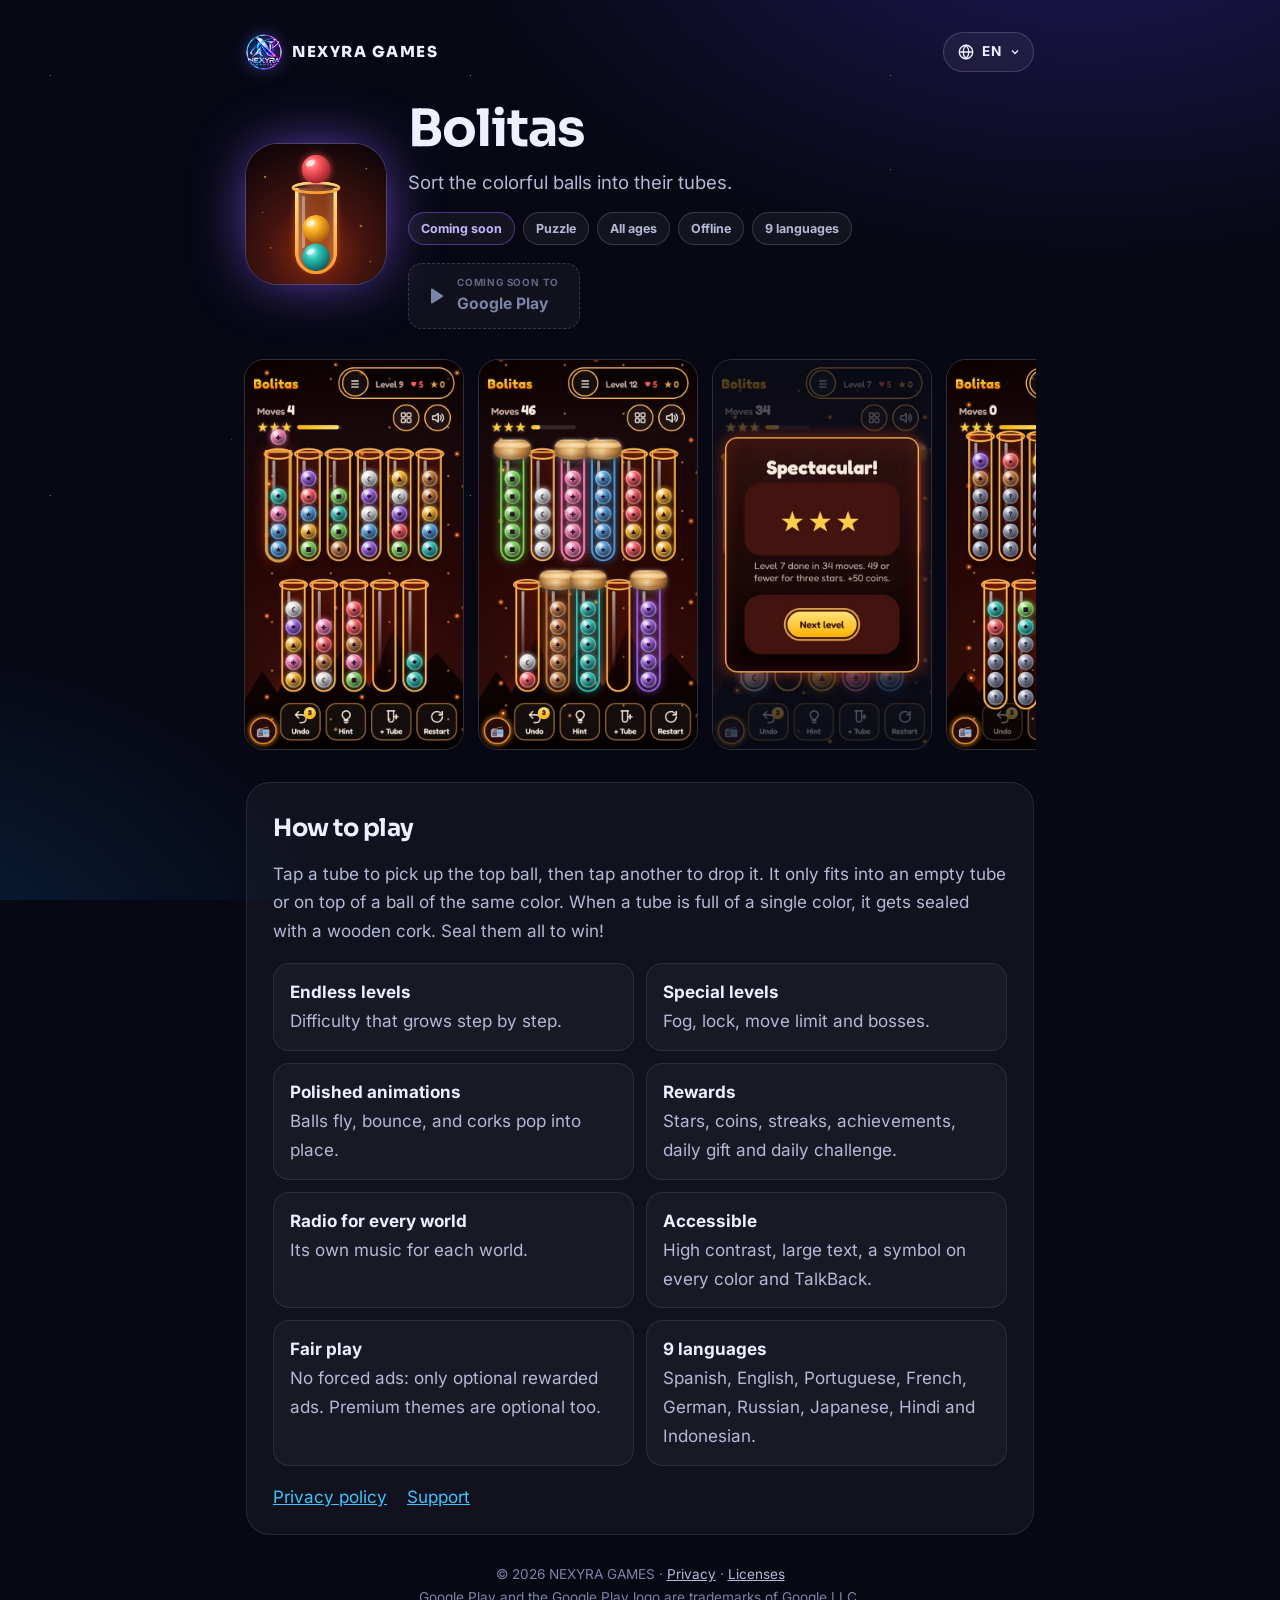
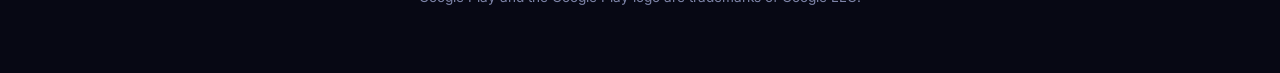
==== commit a6a913c5: "Privacidad de PetMath, og:image absolutas y emblema ligero - petmath/privacidad.html (es/en): todo e" ====
--- a/bolitas/index.html
+++ b/bolitas/index.html
@@ -9,7 +9,7 @@
 <link rel="icon" href="../assets/img/bolitas-cover.png">
 <meta property="og:title" content="Bolitas · NEXYRA GAMES">
 <meta property="og:description" content="Ordena las bolitas de colores en sus tubos. Sort the colorful balls into their tubes.">
-<meta property="og:image" content="../assets/img/bolitas-cover.png">
+<meta property="og:image" content="https://gamesnexyra-apps.github.io/assets/img/bolitas-cover.png">
 <link rel="stylesheet" href="../css/fonts.css?v=8">
 <link rel="stylesheet" href="../css/page.css?v=8">
 <script src="../js/page-lang.js?v=8"></script>
@@ -17,7 +17,7 @@
 <body>
 <main>
   <div class="topbar">
-    <a class="brand" href="../"><img src="../assets/img/nexyra-emblem.png" alt="">NEXYRA GAMES</a>
+    <a class="brand" href="../"><img src="../assets/img/nexyra-emblem-128.png" alt="">NEXYRA GAMES</a>
     <div class="lang-pick" data-langs></div>
   </div>
 
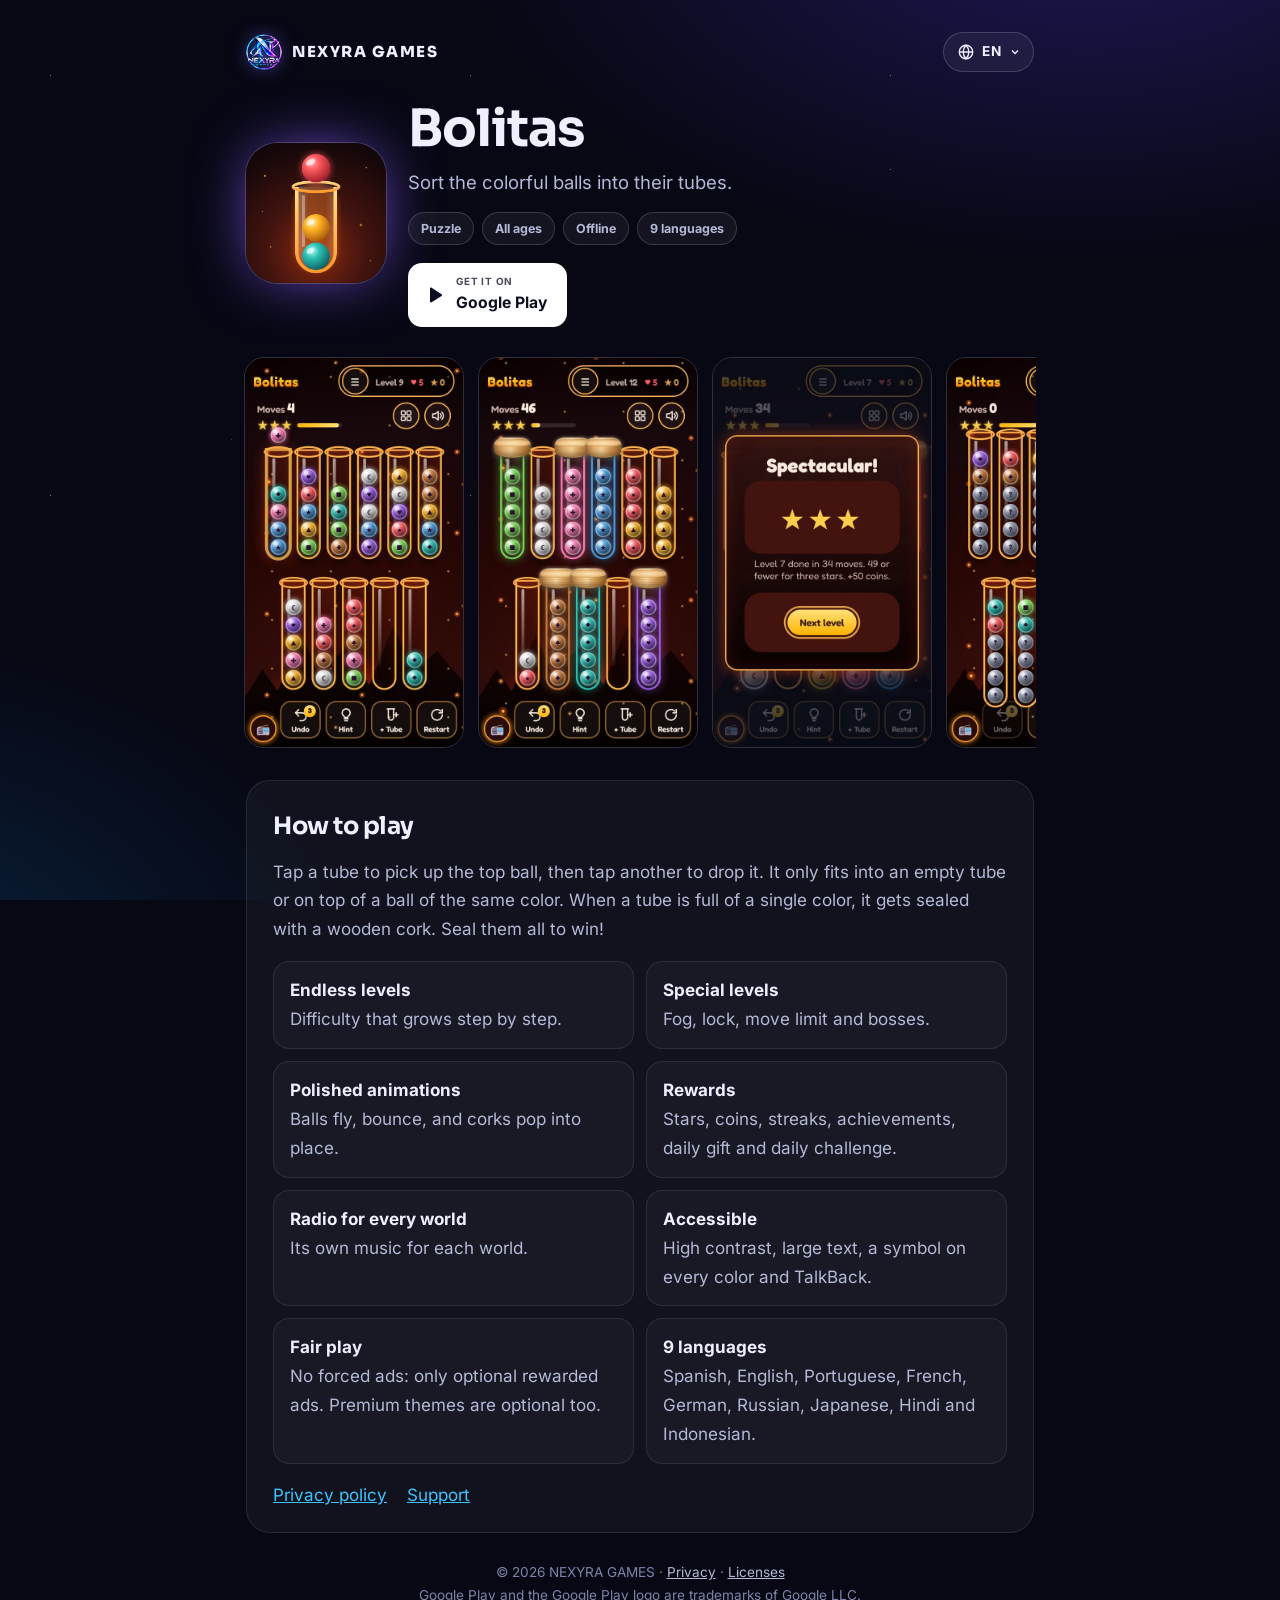
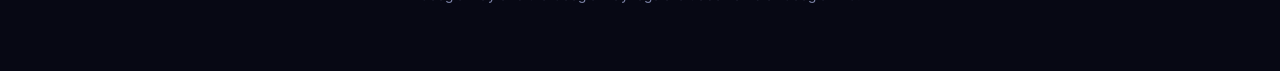
==== commit 5ae3b15d: "Bolitas ya está en Google Play Co-Authored-By: Claude Opus 5.5 <noreply@anthropic.com>" ====
--- a/bolitas/index.html
+++ b/bolitas/index.html
@@ -33,16 +33,14 @@
       <p class="tagline" data-l="it">Metti in ordine le palline colorate nei loro tubi.</p>
       <p class="tagline" data-l="ja">カラフルなボールを試験管に仕分けよう。</p>
       <div class="badges">
-        <span class="badge soon" data-l="es">Próximamente</span><span class="badge soon" data-l="en">Coming soon</span><span class="badge soon" data-l="pt">Em breve</span><span class="badge soon" data-l="fr">Bientôt</span><span class="badge soon" data-l="de">Demnächst</span><span class="badge soon" data-l="it">Prossimamente</span><span class="badge soon" data-l="ja">近日公開</span>
         <span class="badge" data-l="es">Puzle</span><span class="badge" data-l="en">Puzzle</span><span class="badge" data-l="pt">Quebra-cabeça</span><span class="badge" data-l="fr">Puzzle</span><span class="badge" data-l="de">Puzzle</span><span class="badge" data-l="it">Puzzle</span><span class="badge" data-l="ja">パズル</span>
         <span class="badge" data-l="es">Para todas las edades</span><span class="badge" data-l="en">All ages</span><span class="badge" data-l="pt">Para todas as idades</span><span class="badge" data-l="fr">Pour tous les âges</span><span class="badge" data-l="de">Für alle Altersgruppen</span><span class="badge" data-l="it">Per tutte le età</span><span class="badge" data-l="ja">全年齢向け</span>
         <span class="badge" data-l="es">Sin conexión</span><span class="badge" data-l="en">Offline</span><span class="badge" data-l="pt">Offline</span><span class="badge" data-l="fr">Hors ligne</span><span class="badge" data-l="de">Offline</span><span class="badge" data-l="it">Offline</span><span class="badge" data-l="ja">オフライン</span>
         <span class="badge" data-l="es">9 idiomas</span><span class="badge" data-l="en">9 languages</span><span class="badge" data-l="pt">9 idiomas</span><span class="badge" data-l="fr">9 langues</span><span class="badge" data-l="de">9 Sprachen</span><span class="badge" data-l="it">9 lingue</span><span class="badge" data-l="ja">9言語</span>
       </div>
-      <!-- Al publicar: cambia href por el enlace de Google Play y añade la clase "live" -->
-      <a class="play" aria-disabled="true">
+      <a class="play live" href="https://play.google.com/store/apps/details?id=com.bolitas.juego">
         <svg viewBox="0 0 24 24" aria-hidden="true"><path fill="currentColor" d="M8 5.6v12.8c0 .8.9 1.3 1.6.9l10-6.4c.6-.4.6-1.3 0-1.7l-10-6.4C8.9 4.3 8 4.8 8 5.6Z"/></svg>
-        <span><small data-l="es">Muy pronto en</small><small data-l="en">Coming soon to</small><small data-l="pt">Em breve no</small><small data-l="fr">Bientôt sur</small><small data-l="de">Demnächst bei</small><small data-l="it">Presto su</small><small data-l="ja">近日公開</small><b>Google Play</b></span>
+        <span><small data-l="es">Disponible en</small><small data-l="en">Get it on</small><small data-l="pt">Disponível no</small><small data-l="fr">Disponible sur</small><small data-l="de">Jetzt bei</small><small data-l="it">Disponibile su</small><small data-l="ja">今すぐ入手</small><b>Google Play</b></span>
       </a>
     </div>
   </div>
